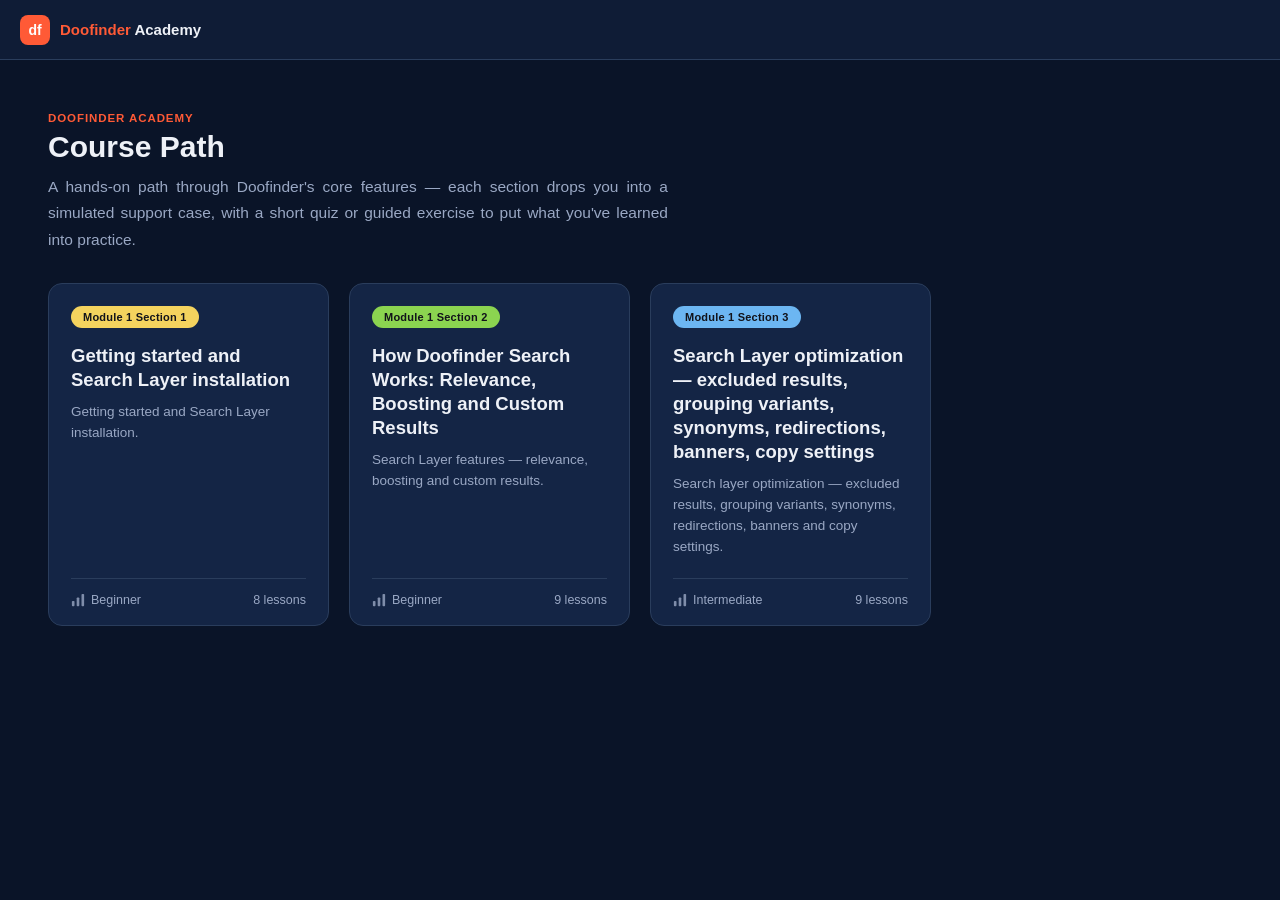
==== academy/index.html @ 6ebca363 "Academy homogeneity redesign: content, feeds and screenshots Add group feed CSVs and install/securit" ====
<!DOCTYPE html>
<html lang="en">
<head>
<meta charset="UTF-8">
<meta name="viewport" content="width=device-width, initial-scale=1.0">
<title>Doofinder Academy</title>
<link rel="stylesheet" href="css/style.css?v=209">
</head>
<body>
<div id="app">

  <header class="topbar">
    <div class="brand">
      <div class="brand-mark">df</div>
      <div class="brand-name"><span>Doofinder</span> Academy</div>
    </div>
  </header>

  <div class="layout">
    <main class="main"><div class="main-inner home-inner">

      <div class="eyebrow">DOOFINDER ACADEMY</div>
      <h1 class="page-title">Course Path</h1>
      <p class="home-hero">A hands-on path through Doofinder's core features — each section drops you into a simulated support case, with a short quiz or guided exercise to put what you've learned into practice.</p>

      <div class="course-grid">
        <a class="course-card" href="section1.html">
          <span class="course-card-pill course-card-pill-yellow">Module 1 Section 1</span>
          <h3 class="course-card-title">Getting started and Search Layer installation</h3>
          <p class="course-card-desc">Getting started and Search Layer installation.</p>
          <div class="course-card-footer">
            <span class="course-card-level"><svg viewBox="0 0 16 16" fill="none"><rect x="1" y="9" width="3" height="6" rx="1" fill="currentColor"/><rect x="6.5" y="5" width="3" height="10" rx="1" fill="currentColor"/><rect x="12" y="1" width="3" height="14" rx="1" fill="currentColor"/></svg> Beginner</span>
            <span class="course-card-lessons">8 lessons</span>
          </div>
        </a>

        <a class="course-card" href="section2.html">
          <span class="course-card-pill course-card-pill-green">Module 1 Section 2</span>
          <h3 class="course-card-title">How Doofinder Search Works: Relevance, Boosting and Custom Results</h3>
          <p class="course-card-desc">Search Layer features — relevance, boosting and custom results.</p>
          <div class="course-card-footer">
            <span class="course-card-level"><svg viewBox="0 0 16 16" fill="none"><rect x="1" y="9" width="3" height="6" rx="1" fill="currentColor"/><rect x="6.5" y="5" width="3" height="10" rx="1" fill="currentColor"/><rect x="12" y="1" width="3" height="14" rx="1" fill="currentColor"/></svg> Beginner</span>
            <span class="course-card-lessons">9 lessons</span>
          </div>
        </a>

        <a class="course-card" href="section3.html">
          <span class="course-card-pill course-card-pill-blue">Module 1 Section 3</span>
          <h3 class="course-card-title">Search Layer optimization — excluded results, grouping variants, synonyms, redirections, banners, copy settings</h3>
          <p class="course-card-desc">Search layer optimization — excluded results, grouping variants, synonyms, redirections, banners and copy settings.</p>
          <div class="course-card-footer">
            <span class="course-card-level"><svg viewBox="0 0 16 16" fill="none"><rect x="1" y="9" width="3" height="6" rx="1" fill="currentColor"/><rect x="6.5" y="5" width="3" height="10" rx="1" fill="currentColor"/><rect x="12" y="1" width="3" height="14" rx="1" fill="currentColor"/></svg> Intermediate</span>
            <span class="course-card-lessons">9 lessons</span>
          </div>
        </a>
      </div>

    </div></main>
  </div>

</div>
</body>
</html>
---- academy/css/style.css ----
:root {
  --bg-page: #0a1428;
  --bg-panel: #0f1c36;
  --bg-card: #142545;
  --bg-card-hover: #1a2f52;
  --border: #2a3d5c;
  --text-primary: #eef1f7;
  --text-secondary: #9aa8c4;
  --text-dim: #6c7a99;
  --accent: #ff5a36;
  --accent-soft: rgba(255, 90, 54, 0.14);
  --success: #2ecc71;
  --success-soft: rgba(46, 204, 113, 0.14);
  --danger: #ef5a5a;
  --danger-soft: rgba(239, 90, 90, 0.14);
  --success-text: #7be3a4;
  --danger-text: #f29e9e;
  --pill-yellow: #f4d35e;
  --pill-green: #8bd450;
  --pill-blue: #6cb6f2;
  --radius: 10px;
}

* { box-sizing: border-box; }

html, body {
  margin: 0;
  padding: 0;
  height: 100%;
  background: var(--bg-page);
  color: var(--text-primary);
  font-family: "Inter", -apple-system, BlinkMacSystemFont, "Segoe UI", Roboto, Helvetica, Arial, sans-serif;
  -webkit-font-smoothing: antialiased;
}

#app { display: flex; flex-direction: column; height: 100vh; }

/* ---------- Topbar ---------- */
.topbar {
  height: 60px;
  flex: 0 0 auto;
  display: flex;
  align-items: center;
  gap: 24px;
  padding: 0 20px;
  background: var(--bg-panel);
  border-bottom: 1px solid var(--border);
  z-index: 10;
}

.brand { display: flex; align-items: center; gap: 10px; margin-right: 8px; white-space: nowrap; text-decoration: none; color: inherit; }
.brand-mark {
  width: 30px; height: 30px; border-radius: 8px;
  background: var(--accent);
  color: #fff;
  font-weight: 800;
  font-size: 14px;
  display: flex; align-items: center; justify-content: center;
}
.brand-name { font-weight: 700; font-size: 15px; color: var(--text-primary); }
.brand-name span { color: var(--accent); }

.tabs { display: flex; align-items: center; gap: 4px; }
.tab-btn {
  border: none;
  background: transparent;
  color: var(--text-secondary);
  font-size: 13.5px;
  font-weight: 600;
  padding: 8px 16px;
  border-radius: 999px;
  cursor: pointer;
  transition: background .15s, color .15s;
}
.tab-btn:hover { color: var(--text-primary); }
.tab-btn.active { background: var(--accent); color: #fff; }

.topbar-right { margin-left: auto; display: flex; align-items: center; gap: 18px; }

.progress-wrap { display: flex; align-items: center; gap: 10px; }
.progress-track {
  width: 160px; height: 6px; border-radius: 999px;
  background: #262a37; overflow: hidden;
}
.progress-fill { height: 100%; background: var(--accent); border-radius: 999px; transition: width .3s ease; }
.progress-label { font-size: 12.5px; color: var(--text-secondary); white-space: nowrap; }

.xp-badge {
  display: flex; align-items: center; gap: 6px;
  background: var(--bg-card); border: 1px solid var(--border);
  padding: 6px 12px; border-radius: 999px;
  font-size: 12.5px; font-weight: 700; color: var(--text-primary);
  white-space: nowrap;
}

.reset-btn {
  display: flex; align-items: center; gap: 6px;
  background: transparent; border: 1px solid var(--border);
  color: var(--text-secondary);
  padding: 7px 12px; border-radius: 8px;
  font-size: 12.5px; font-weight: 600; cursor: pointer;
  transition: border-color .15s, color .15s;
}
.reset-btn:hover { border-color: var(--danger); color: var(--danger); }

.home-btn {
  display: flex; align-items: center; gap: 6px;
  background: transparent; border: 1px solid var(--border);
  color: var(--text-secondary); text-decoration: none;
  padding: 7px 12px; border-radius: 8px;
  font-size: 12.5px; font-weight: 600;
  transition: border-color .15s, color .15s;
}
.home-btn:hover { border-color: var(--accent); color: var(--accent); }

/* ---------- Layout ---------- */
.layout { flex: 1; display: flex; min-height: 0; }

.sidebar {
  width: 270px; flex: 0 0 auto;
  background: var(--bg-panel);
  border-right: 1px solid var(--border);
  overflow-y: auto;
  padding: 18px 0 40px;
}
.side-group { margin-bottom: 4px; }
.side-group-label {
  font-size: 10.5px; font-weight: 800; letter-spacing: .06em;
  color: var(--text-dim); padding: 12px 20px 6px;
}
.side-item {
  display: flex; align-items: center; gap: 10px;
  padding: 9px 20px;
  cursor: pointer;
  font-size: 13.5px;
  color: var(--text-secondary);
  border-left: 3px solid transparent;
  transition: background .12s, color .12s;
}
.side-item:hover { background: var(--bg-card-hover); color: var(--text-primary); }
.side-item.active {
  color: var(--text-primary); font-weight: 700;
  background: var(--bg-card-hover);
  border-left-color: var(--accent);
}
.side-check {
  width: 18px; height: 18px; border-radius: 999px;
  border: 2px solid var(--text-dim);
  flex: 0 0 auto;
  display: flex; align-items: center; justify-content: center;
}
.side-item.done .side-check {
  border-color: var(--success);
  background: var(--success);
  color: #06280f;
  font-size: 11px; font-weight: 900;
}

.main {
  flex: 1; min-width: 0; overflow-y: auto; padding: 40px 48px 80px;
  scrollbar-width: none;
  -ms-overflow-style: none;
}
.main::-webkit-scrollbar { display: none; }
.main-inner { max-width: 1200px; margin: 0 auto; }
.main-inner p, .main-inner li { text-align: justify; }

.doclinks {
  width: 230px; flex: 0 0 auto;
  align-self: flex-start;
  background: var(--bg-panel);
  border-left: 1px solid var(--border);
  border-radius: 14px;
  overflow: visible;
  padding: 18px 16px 40px;
}
.doclink-item { margin-bottom: 10px; }
.doclink-item a {
  display: block;
  font-size: 12.5px; line-height: 1.4;
  color: var(--text-secondary);
  text-decoration: none;
  padding: 6px 8px;
  border-radius: 6px;
  border-left: 2px solid transparent;
  transition: background .12s, color .12s;
}
.doclink-item a:hover { background: var(--bg-card-hover); color: var(--text-primary); }
.doclink-item.active a {
  color: #fff; font-weight: 700;
  background: var(--accent);
  border-left-color: var(--accent);
}
.doclink-item-extra { margin-top: -4px; margin-left: 14px; }
.doclink-item-extra a { font-size: 11.5px; }
.doclink-item-extra a::before { content: "↳ "; opacity: .6; }

.eyebrow { color: var(--accent); font-weight: 800; font-size: 11.5px; letter-spacing: .08em; margin-bottom: 6px; }
.page-title { font-size: 30px; font-weight: 800; margin: 0 0 24px; color: var(--text-primary); }

.page-head { display: flex; align-items: flex-start; justify-content: space-between; gap: 16px; }
.module-badge {
  flex-shrink: 0; margin-top: 2px;
  background: var(--accent); color: #fff; font-size: 12px; font-weight: 700; letter-spacing: .03em;
  padding: 6px 14px; border-radius: 999px; white-space: nowrap;
}

.card {
  background: var(--bg-card);
  border: 1px solid var(--border);
  border-radius: var(--radius);
  padding: 28px 32px;
}
.card + .card { margin-top: 24px; }

/* ---------- Course presentation ---------- */
.intro-text p { line-height: 1.7; font-size: 15px; color: var(--text-secondary); margin: 0 0 14px; }
.intro-text p strong { color: var(--text-primary); }
.email-card {
  background: var(--bg-page);
  border: 1px solid var(--border);
  border-radius: 8px;
  padding: 20px 24px;
  margin: 18px 0;
}
.email-head { display: flex; align-items: center; gap: 12px; padding-bottom: 14px; border-bottom: 1px solid var(--border); margin-bottom: 14px; }
.email-avatar {
  width: 38px; height: 38px; border-radius: 999px;
  background: var(--accent-soft); color: var(--accent);
  display: flex; align-items: center; justify-content: center;
  font-weight: 800; font-size: 13px;
}
.email-name { font-weight: 700; font-size: 14px; }
.email-addr { color: var(--text-dim); font-size: 12.5px; }
.email-subject { color: var(--text-secondary); font-size: 13px; padding-bottom: 12px; border-bottom: 1px solid var(--border); margin-bottom: 14px; }
.email-body p { margin: 0 0 12px; line-height: 1.7; font-size: 14.5px; color: var(--text-primary); }
.email-body a { color: var(--text-primary); font-weight: 700; }

.whatsapp-card {
  max-width: 960px; margin: 18px 0;
  border: 1px solid var(--border); border-radius: 12px;
  padding: 16px 18px;
}
.whatsapp-head { display: flex; align-items: center; gap: 10px; margin-bottom: 10px; }
.whatsapp-avatar {
  width: 34px; height: 34px; border-radius: 999px;
  background: var(--success-soft); color: var(--success);
  display: flex; align-items: center; justify-content: center;
  font-weight: 800; font-size: 12px; flex: 0 0 auto;
}
.whatsapp-name { font-weight: 700; font-size: 13.5px; color: var(--text-primary); }

.whatsapp-thread { display: flex; flex-direction: column; gap: 6px; }
.whatsapp-msg {
  align-self: flex-start; max-width: 92%;
  background: var(--bg-page); border: 1px solid var(--border);
  border-radius: 14px; border-top-left-radius: 4px;
  padding: 9px 14px 5px;
}
.whatsapp-msg p { margin: 0; line-height: 1.55; font-size: 14.5px; color: var(--text-primary); }
.whatsapp-msg p strong { color: var(--text-primary); }
.whatsapp-msg a { color: var(--text-primary); font-weight: 700; }
.whatsapp-meta {
  display: flex; justify-content: flex-end; align-items: center; gap: 3px;
  margin-top: 3px; font-size: 10.5px; color: var(--text-dim);
}
.whatsapp-ticks { color: #53bdeb; font-size: 11px; letter-spacing: -1px; }

.whatsapp-outgoing .whatsapp-head { flex-direction: row-reverse; }
.whatsapp-outgoing .whatsapp-msg {
  align-self: flex-end;
  background: var(--accent-soft); border-color: rgba(255, 90, 54, .3);
  border-top-left-radius: 14px; border-top-right-radius: 4px;
}

.whatsapp-split { display: flex; gap: 28px; align-items: flex-start; margin: 18px 0; }
.whatsapp-split .whatsapp-card, .whatsapp-split .slack-card { flex: 1.8 1 700px; max-width: 700px; margin: 0; }
.whatsapp-note { flex: 1 1 260px; min-width: 220px; padding-top: 4px; }
.whatsapp-note p { line-height: 1.7; font-size: 15px; color: var(--text-secondary); margin: 0 0 14px; }
.whatsapp-note p:last-child { margin-bottom: 0; }
.whatsapp-note p strong { color: var(--text-primary); }
@media (max-width: 900px) {
  .whatsapp-split { flex-direction: column; }
  .whatsapp-split .whatsapp-card, .whatsapp-split .slack-card { width: 100%; }
}

/* ---------- Slack ---------- */
.slack-card {
  max-width: 960px; margin: 18px 0;
  border: 1px solid var(--border); border-radius: 12px;
  overflow: hidden; background: var(--bg-page);
}
.slack-channel-bar {
  padding: 12px 18px; border-bottom: 1px solid var(--border);
  font-weight: 700; font-size: 14px; color: var(--text-primary);
  background: var(--bg-card);
}
.slack-hash { color: var(--text-dim); font-weight: 700; margin-right: 2px; }
.slack-thread { padding: 14px 18px; display: flex; flex-direction: column; gap: 16px; }
.slack-msg { display: flex; gap: 12px; align-items: flex-start; }
.slack-avatar {
  width: 36px; height: 36px; border-radius: 8px; flex: 0 0 auto;
  background: #6b4fc9; color: #fff;
  display: flex; align-items: center; justify-content: center;
  font-weight: 800; font-size: 12.5px;
}
.slack-avatar-self { background: var(--accent); }
.slack-msg-body { min-width: 0; }
.slack-msg-head { display: flex; align-items: baseline; gap: 8px; margin-bottom: 2px; }
.slack-msg-name { font-weight: 700; font-size: 14px; color: var(--text-primary); }
.slack-msg-time { font-size: 11.5px; color: var(--text-dim); }
.slack-msg-body p { margin: 0; line-height: 1.55; font-size: 14.5px; color: var(--text-primary); }
.slack-msg-body p strong { color: var(--text-primary); }
.slack-msg-body code { font-size: 13px; }

/* ---------- Theory ---------- */
.theory-lead { font-size: 15.5px; line-height: 1.75; color: var(--text-secondary); margin-bottom: 6px; }
.theory-lead strong { color: var(--text-primary); }
.theory-block { margin-top: 22px; }
.theory-block::after { content: ""; display: table; clear: both; }
.theory-lead + .theory-block { margin-top: 10px; }
.theory-block h2 { font-size: 19px; margin: 0 0 12px; color: var(--text-primary); clear: both; scroll-margin-top: 24px; }
.theory-block ul, .theory-block ol { margin: 0 0 14px; padding-left: 20px; color: var(--text-secondary); font-size: 14.5px; line-height: 1.75; }
.theory-block ul ul { margin-top: 6px; }
.theory-block li { margin-bottom: 6px; }
.theory-block li strong, .theory-block p strong { color: var(--text-primary); }
.theory-block p { color: var(--text-secondary); font-size: 14.5px; line-height: 1.75; margin: 0 0 14px; }
code { background: var(--bg-page); border: 1px solid var(--border); padding: 1px 6px; border-radius: 5px; font-size: 13px; color: var(--text-secondary); font-family: "SFMono-Regular", Consolas, Menlo, monospace; }
.code-block code { background: transparent; border: none; padding: 0; border-radius: 0; font-size: 13px; color: #d7dce6; }

/* Editorial figures — images that sit inside the flowing text, magazine-style,
   instead of a two-column split (which left empty space when text ran short). */
.lesson-figure {
  width: 320px; max-width: 100%;
  margin: 4px 0 16px;
  position: relative;
}
.lesson-figure-left { float: left; margin-right: 24px; }
.lesson-figure-right { float: right; margin-left: 24px; }
.lesson-figure img {
  display: block; width: 100%; height: auto;
  border-radius: 8px; border: 1px solid var(--border);
  cursor: zoom-in; transition: filter .15s;
}
.lesson-figure img:hover { filter: brightness(1.08); }
.example-caption {
  position: absolute; right: 8px; bottom: 8px; z-index: 1;
  margin: 0; padding: 0;
  width: 24px; height: 24px;
  display: flex; align-items: center; justify-content: center;
  background: rgba(10, 20, 40, .78); border: 1px solid rgba(255, 255, 255, .1);
  border-radius: 50%;
  color: var(--text-primary);
  pointer-events: none;
}
.example-caption svg { display: block; }
.theory-callout {
  clear: both;
  margin: 16px 0; padding: 13px 18px;
  border-left: 3px solid var(--accent);
  background: var(--accent-soft);
  border-radius: 0 8px 8px 0;
  font-size: 14.5px; line-height: 1.7;
  color: var(--text-primary);
}
@media (max-width: 720px) {
  .lesson-figure-left, .lesson-figure-right { float: none; width: 100%; margin: 0 0 16px; }
}

.install-step-carousel {
  position: relative; margin-top: 10px; max-width: 600px; height: 400px;
  background: #fff;
  border-radius: 8px; border: 1px solid var(--border);
}
.install-step-carousel.float-left { float: left; width: 500px; margin: 0 24px 14px 0; }
@media (max-width: 720px) {
  .install-step-carousel.float-left { float: none; width: 100%; margin: 0 0 16px; }
}
.install-step-carousel img {
  display: none; width: 100%; height: 100%;
  object-fit: contain;
  border-radius: 8px;
  cursor: zoom-in; transition: filter .15s;
}
.install-step-carousel img.is-active { display: block; }
.install-step-carousel img:hover { filter: brightness(1.08); }
.carousel-next-btn {
  position: absolute; right: 8px; bottom: 8px; z-index: 1;
  padding: 5px 12px; border: 1px solid rgba(255, 255, 255, .1);
  border-radius: 999px;
  background: rgba(10, 20, 40, .78); color: var(--text-primary);
  font-size: 11.5px; font-weight: 700;
  cursor: pointer;
}
.carousel-next-btn:hover { background: rgba(10, 20, 40, .92); }

.gif-preview { display: flex; align-items: flex-start; gap: 20px; margin-top: 10px; flex-wrap: wrap; }
.gif-preview .gif-image { flex: 3 1 600px; max-width: 800px; position: relative; }
.gif-preview .gif-image img[data-action="zoom-image"] {
  display: block;
  width: 100%;
  border-radius: 8px;
  border: 1px solid var(--border);
  cursor: zoom-in;
  transition: filter .15s;
}
.gif-preview .gif-image img[data-action="zoom-image"]:hover { filter: brightness(1.08); }
.gif-preview .gif-text { flex: 1 1 140px; min-width: 140px; }

.gif-preview-stacked { flex-direction: column; }
.gif-preview-stacked .gif-image { flex: none; width: 100%; max-width: 100%; }
.gif-preview-stacked .gif-text { flex: none; width: 100%; margin-top: 14px; }

.gif-freeze-canvas {
  display: none;
  position: absolute; top: 0; left: 0; z-index: 1;
  width: 100%; height: 100%;
  border-radius: 8px;
}
.gif-freeze-canvas.is-visible { display: block; }
.gif-toggle-btn {
  position: absolute; left: 8px; bottom: 8px; z-index: 2;
  width: 26px; height: 26px; padding: 0;
  display: flex; align-items: center; justify-content: center;
  background: rgba(10, 20, 40, .78); border: 1px solid rgba(255, 255, 255, .1);
  border-radius: 50%;
  color: var(--text-primary);
  cursor: pointer;
}
.gif-toggle-btn:hover { background: rgba(10, 20, 40, .92); }
.gif-preview .gif-text p { margin: 0 0 14px; }
.gif-preview .gif-text p:last-child { margin-bottom: 0; }

.lightbox {
  display: none;
  position: fixed; inset: 0; z-index: 1000;
  background: rgba(10, 12, 18, .85);
  align-items: center; justify-content: center;
  padding: 40px; cursor: zoom-out;
}
.lightbox.is-open { display: flex; }
.lightbox img { max-width: 95vw; max-height: 90vh; border-radius: 10px; box-shadow: 0 20px 60px rgba(0,0,0,.5); }
.lightbox-video {
  display: none; position: relative; width: min(90vw, 1100px); aspect-ratio: 16 / 9;
  border-radius: 10px; overflow: hidden; box-shadow: 0 20px 60px rgba(0,0,0,.5); cursor: default;
  background: #000;
}
.lightbox-video iframe { position: absolute; top: 0; left: 0; width: 100%; height: 100%; border: 0; }
.lightbox-content {
  display: none; cursor: default;
  background: var(--bg-card); border: 1px solid var(--border); border-radius: 14px;
  padding: 36px 40px; box-shadow: 0 20px 60px rgba(0,0,0,.5);
  max-width: 90vw; max-height: 90vh; overflow: auto;
}
.lightbox-content svg { display: block; width: min(70vw, 640px); height: auto; }

.theory-diagram {
  width: max-content;
  margin: 18px 0; padding: 26px 20px;
  background: var(--bg-page); border: 1px solid var(--border); border-radius: 10px;
}
.theory-diagram svg { width: 320px; max-width: 100%; height: auto; display: block; margin: 0; cursor: zoom-in; transition: filter .15s; }
.theory-diagram svg:hover { filter: brightness(1.12); }

.diagram-split { display: flex; gap: 24px; align-items: flex-start; margin: 18px 0; flex-wrap: wrap; }
.diagram-figure { flex: 0 0 auto; }
.diagram-split .theory-diagram { margin: 0; }
.diagram-note { flex: 1 1 260px; min-width: 240px; }
.diagram-note p { line-height: 1.7; font-size: 15px; color: var(--text-secondary); margin: 0 0 14px; }
.diagram-note p:last-child { margin-bottom: 0; }
.diagram-note p strong { color: var(--text-primary); }

.theory-table { width: 100%; border-collapse: collapse; margin-top: 4px; font-size: 14px; }
.theory-table th, .theory-table td { text-align: left; padding: 10px 12px; border-bottom: 1px solid var(--border); vertical-align: top; }
.theory-table th { color: var(--text-dim); font-size: 11.5px; text-transform: uppercase; letter-spacing: .04em; }
.theory-table td { color: var(--text-secondary); }
.theory-table td strong { color: var(--text-primary); }

.course-index { display: flex; flex-direction: column; gap: 20px; margin-top: 4px; }
.course-index-module {
  background: var(--bg-card);
  border: 1px solid var(--border);
  border-radius: 14px;
  padding: 18px 20px;
}
.course-index-module-title { font-size: 14px; font-weight: 700; color: var(--text-primary); margin-bottom: 4px; }
.course-index-module-desc { font-size: 13px; color: var(--text-secondary); line-height: 1.5; margin: 0 0 10px; }
.course-index-list { list-style: none; margin: 0; padding: 0; }
.course-index-list li {
  display: flex; align-items: baseline; gap: 10px;
  padding: 7px 0 7px 4px;
  color: var(--text-secondary);
  font-size: 14px;
  border-bottom: 1px solid var(--border);
}
.course-index-list li:last-child { border-bottom: none; }
.course-index-section {
  flex: none;
  color: var(--text-primary);
  font-size: 13px; font-weight: 700;
  min-width: 68px;
}

/* ---------- Home / landing page ---------- */
.home-inner { max-width: 1200px; padding-top: 12px; }
.home-inner .page-title { margin-bottom: 10px; }
.home-hero { font-size: 15.5px; line-height: 1.7; color: var(--text-secondary); max-width: 620px; margin: 0 0 30px; }

.course-grid {
  display: grid;
  grid-template-columns: repeat(auto-fill, minmax(260px, 1fr));
  gap: 20px;
  margin-bottom: 28px;
}
.course-card {
  display: flex; flex-direction: column;
  background: var(--bg-card); border: 1px solid var(--border); border-radius: 14px;
  padding: 22px 22px 18px; min-height: 220px;
  text-decoration: none; color: inherit;
  transition: border-color .15s, transform .12s;
}
.course-card:hover { border-color: var(--accent); transform: translateY(-2px); }
.course-card-pill {
  align-self: flex-start;
  font-size: 11px; font-weight: 800; letter-spacing: .02em;
  padding: 5px 12px; border-radius: 999px; margin-bottom: 16px;
  color: #12131a;
}
.course-card-pill-yellow { background: var(--pill-yellow); }
.course-card-pill-green { background: var(--pill-green); }
.course-card-pill-blue { background: var(--pill-blue); }
.course-card-title { font-size: 18.5px; font-weight: 800; margin: 0 0 10px; color: var(--text-primary); line-height: 1.3; }
.main-inner .course-card-desc { font-size: 13.5px; color: var(--text-secondary); line-height: 1.55; margin: 0; flex: 1; text-align: left; }
.course-card-footer {
  display: flex; align-items: center; justify-content: space-between;
  margin-top: 20px; padding-top: 14px; border-top: 1px solid var(--border);
  font-size: 12.5px; color: var(--text-secondary);
}
.course-card-level { display: flex; align-items: center; gap: 6px; }
.course-card-level svg { width: 14px; height: 14px; opacity: .8; }

.home-module-card { margin-top: 0; }
.home-module-upcoming { opacity: .65; }
.home-module-upcoming .course-index-list li { padding-left: 0; }

.code-block {
  background: transparent;
  padding: 0;
  overflow-x: auto;
  font-family: "SFMono-Regular", Consolas, Menlo, monospace;
  font-size: 13px;
  color: #d7dce6;
  margin: 10px 0 14px;
}
.code-block .tok { color: var(--text-primary); font-weight: 700; }

.section-footer { display: flex; justify-content: flex-end; align-items: center; gap: 10px; margin-top: 28px; }
.btn {
  border: none; cursor: pointer; font-weight: 700; font-size: 13.5px;
  border-radius: 8px; padding: 11px 20px;
  transition: filter .15s, transform .1s;
}
.btn:active { transform: translateY(1px); }
.btn-primary { background: var(--accent); color: #fff; }
.btn-primary:hover { filter: brightness(1.08); }
.btn-primary:disabled { opacity: .45; cursor: not-allowed; }
.btn-ghost { background: var(--bg-card-hover); color: var(--text-primary); border: 1px solid var(--border); }
.btn-ghost:hover { border-color: var(--text-dim); }

/* ---------- Quiz ---------- */
.quiz-docs-link { margin-bottom: 14px; }
.quiz-docs-link a {
  color: var(--text-secondary); font-size: 13px; font-weight: 600;
  text-decoration: none; display: inline-flex; align-items: center; gap: 4px;
}
.quiz-docs-link a:hover { color: var(--accent); }
.quiz-card { }
.quiz-card ul { margin: 0 0 16px; padding-left: 20px; color: var(--text-secondary); font-size: 14.5px; line-height: 1.75; }
.quiz-card li { margin-bottom: 6px; }
.quiz-card li strong { color: var(--text-primary); }
.quiz-card a { color: var(--text-primary); font-weight: 700; }
.quiz-card a:hover { color: var(--accent); }
.quiz-hint { color: var(--text-secondary); font-size: 13px; margin: 0 0 14px; }
.quiz-header { display: flex; align-items: center; justify-content: space-between; margin-bottom: 20px; }
.quiz-header h2 { font-size: 18px; margin: 0; }
.quiz-dots { display: flex; gap: 6px; }
.quiz-dot { width: 8px; height: 8px; border-radius: 999px; background: var(--border); }
.quiz-dot.current { background: var(--accent); width: 20px; }
.quiz-dot.answered-correct { background: var(--success); }
.quiz-dot.answered-wrong { background: var(--danger); }
.exercise-stepper { display: flex; align-items: center; gap: 10px; }
.exercise-step-label { font-size: 12px; font-weight: 600; color: var(--text-secondary); white-space: nowrap; }

.quiz-question { font-size: 16.5px; font-weight: 700; margin-bottom: 18px; line-height: 1.5; }
.quiz-options { display: flex; flex-direction: column; gap: 10px; }
.quiz-option {
  display: flex; align-items: center; gap: 12px;
  border: 1px solid var(--border); border-radius: 8px;
  padding: 13px 16px; cursor: pointer;
  font-size: 14px; color: var(--text-primary);
  background: var(--bg-page);
  transition: border-color .12s, background .12s;
}
.quiz-option:hover:not(.locked) { border-color: var(--accent); }
.quiz-option .opt-letter {
  width: 22px; height: 22px; border-radius: 999px; flex: 0 0 auto;
  border: 1px solid var(--border); font-size: 11px; font-weight: 800;
  display: flex; align-items: center; justify-content: center; color: var(--text-dim);
}
.quiz-option.selected { border-color: var(--accent); background: var(--accent-soft); }
.quiz-option.correct { border-color: var(--success); background: var(--success-soft); }
.quiz-option.correct .opt-letter { border-color: var(--success); color: var(--success); background: rgba(46,204,113,.15); }
.quiz-option.wrong { border-color: var(--danger); background: var(--danger-soft); }
.quiz-option.wrong .opt-letter { border-color: var(--danger); color: var(--danger); background: rgba(239,90,90,.15); }
.quiz-option.locked { cursor: default; }

.quiz-feedback { margin-top: 16px; padding: 14px 16px; border-radius: 8px; font-size: 13.5px; line-height: 1.6; }
.quiz-feedback.ok { background: var(--success-soft); color: var(--success-text); border: 1px solid rgba(46,204,113,.35); }
.quiz-feedback.bad { background: var(--danger-soft); color: var(--danger-text); border: 1px solid rgba(239,90,90,.35); }
.quiz-feedback-label { display: block; margin-bottom: 4px; font-size: 14px; }

.quiz-footer { display: flex; justify-content: flex-end; margin-top: 22px; }

.quiz-result { text-align: center; padding: 20px 0; }
.quiz-result .score { font-size: 44px; font-weight: 800; color: var(--accent); }
.quiz-result .score-sub { color: var(--text-secondary); font-size: 14px; margin-top: 6px; }
.quiz-result .badge { display: inline-block; margin-top: 16px; padding: 8px 16px; border-radius: 999px; font-weight: 700; font-size: 12.5px; }
.quiz-result .badge.pass { background: var(--success-soft); color: var(--success-text); }
.quiz-result .badge.retry { background: var(--danger-soft); color: var(--danger-text); }
.quiz-result-actions { display: flex; gap: 10px; justify-content: center; margin-top: 22px; }

/* ---------- Wizard exercise (section 9) ---------- */
.field-row { margin-bottom: 16px; }
.field-label { display: block; font-size: 12.5px; font-weight: 700; color: var(--text-secondary); margin-bottom: 6px; }
.field-input {
  width: 100%; background: var(--bg-page); border: 1px solid var(--border); border-radius: 8px;
  padding: 10px 12px; color: var(--text-primary); font-size: 13.5px; outline: none;
  font-family: inherit;
}
.field-input:focus { border-color: var(--accent); }
.field-input.error { border-color: var(--danger); }
.field-error-msg { color: var(--danger-text); font-size: 12px; margin-top: 6px; }

.image-choice-row { display: flex; gap: 10px; margin-bottom: 4px; }
.image-choice-row.image-choice-grid { display: grid; gap: 12px; }
.image-choice-thumb { position: relative; flex: 1; min-width: 0; }
.image-choice-thumb img { display: block; width: 100%; border-radius: 6px; border: 1px solid var(--border); cursor: zoom-in; }
.image-choice-thumb.fixed-ratio { background: #fff; border-radius: 6px; overflow: hidden; }
.image-choice-thumb.fixed-ratio img { height: 100%; object-fit: contain; }
.image-choice-note { font-size: 14.5px; color: var(--text-secondary); line-height: 1.65; align-self: center; text-align: justify; }
.image-choice-note strong { color: var(--text-primary); }
.image-choice-caption {
  position: absolute; top: 8px; left: 8px; margin: 0;
  background: var(--accent); color: #fff; font-size: 10px; font-weight: 700;
  text-transform: uppercase; letter-spacing: .4px; padding: 3px 8px;
  border-radius: 20px; box-shadow: 0 1px 4px rgba(0, 0, 0, .35); pointer-events: none;
}

.choice-grid { display: flex; flex-wrap: wrap; gap: 10px; }
.choice-option {
  padding: 10px 16px; border: 2px solid var(--border); border-radius: 10px; cursor: pointer;
  background: var(--bg-page); font-size: 14px; transition: border-color .15s;
}
.choice-option:hover { border-color: var(--text-secondary); }
.choice-option.selected { border-color: var(--accent); }
.choice-grid.error .choice-option { border-color: var(--danger); }
@media (max-width: 600px) { .choice-option { width: 100%; text-align: center; } }

.choice-grid-column { flex-direction: column; }
.choice-grid-column .choice-option { width: 100%; text-align: left; }

.feed-preview-grid { display: flex; flex-wrap: wrap; gap: 16px; margin: 10px 0 16px; }
.feed-preview-card {
  position: relative;
  flex: 1 1 260px;
  display: flex; flex-direction: column; gap: 10px;
  padding: 14px; border: 1px solid var(--border); border-radius: 10px;
  background: var(--bg-card);
}
.feed-preview-label {
  position: absolute; top: 22px; left: 22px; z-index: 1; margin: 0;
  background: var(--accent); color: #fff; font-size: 10px; font-weight: 700;
  text-transform: uppercase; letter-spacing: .4px; padding: 3px 8px;
  border-radius: 20px; box-shadow: 0 1px 4px rgba(0, 0, 0, .35); pointer-events: none;
}
.feed-preview-img {
  display: block; width: 100%; max-width: 100%;
  border-radius: 6px; border: 1px solid var(--border);
  cursor: zoom-in; transition: filter .15s;
}
.feed-preview-img:hover { filter: brightness(1.08); }
.feed-download-btn { display: inline-flex; align-self: flex-start; text-decoration: none; }

.exercise-scenario {
  background: var(--bg-page); border: 1px solid var(--border); border-radius: 10px;
  padding: 14px 16px; margin-bottom: 18px;
}
.exercise-scenario p { margin: 0 0 8px; font-size: 13.5px; color: var(--text-secondary); line-height: 1.6; }
.exercise-scenario p strong, .exercise-scenario-text strong, .field-label strong, .quiz-hint strong { color: var(--text-primary); }
.exercise-scenario .console-line {
  margin: 0; background: #0b0d13; border: 1px solid var(--border); border-radius: 6px;
  padding: 10px 12px; font-size: 12.5px; color: var(--danger-text); white-space: pre-wrap; font-family: "SF Mono", Consolas, monospace;
}

.exercise-scenario-split { display: flex; flex-wrap: wrap; gap: 20px; align-items: flex-start; margin-bottom: 4px; clear: both; }
.exercise-scenario-media { width: 620px; flex-shrink: 0; position: relative; }
.exercise-scenario-img {
  display: block; width: 100%; border-radius: 8px; border: 1px solid var(--border); cursor: zoom-in;
}
.exercise-scenario-img.taller-scenario-img {
  height: 400px; object-fit: contain; background: #fff;
}
.exercise-scenario-side { flex: 1 1 280px; min-width: 280px; }
.exercise-scenario-text { margin: 0 0 14px; font-size: 15.5px; color: var(--text-secondary); line-height: 1.75; }
.exercise-scenario-media.image-choice-media { width: 800px; }
.exercise-scenario-media.video-media { width: 620px; }
.exercise-scenario-split:has(.video-media) .exercise-scenario-side { min-width: 240px; }
.exercise-scenario-media.small-media { width: 300px; }
.exercise-scenario-split:has(.small-media) .exercise-scenario-side { min-width: 260px; }
.exercise-scenario-media.medium-media { width: 420px; }
.exercise-scenario-video { position: relative; width: 100%; height: 0; padding-bottom: 56.25%; border-radius: 8px; overflow: hidden; border: 1px solid var(--border); }
.exercise-scenario-video iframe { position: absolute; top: 0; left: 0; width: 100%; height: 100%; border: 0; }
.video-enlarge-hint { display: inline-block; margin-top: 8px; font-size: 12px; color: var(--text-secondary); cursor: zoom-in; font-style: italic; }
.video-enlarge-hint:hover { color: var(--text-primary); }
.exercise-scenario-split.stacked-media { flex-direction: column; }
.exercise-scenario-split.stacked-media .exercise-scenario-media { width: 100%; max-width: 520px; }
.exercise-scenario-split.stacked-media .exercise-scenario-media.image-choice-media { width: 100%; max-width: 100%; }
.exercise-scenario-split.stacked-media .exercise-scenario-side { width: 100%; min-width: 0; }
.exercise-scenario-fields-row { display: flex; gap: 16px; flex-wrap: wrap; }
.exercise-scenario-fields-row .field-row { flex: 1 1 180px; }
@media (max-width: 700px) {
  .exercise-scenario-split { flex-direction: column; }
  .exercise-scenario-media { width: 100%; }
}

.id-reveal-box {
  background: var(--success-soft); border: 1px solid var(--success); border-radius: 10px;
  padding: 16px 18px; margin-bottom: 4px;
}
.id-reveal-title { color: var(--success-text); font-weight: 700; font-size: 13px; margin-bottom: 10px; }
.id-reveal-row { display: flex; align-items: center; justify-content: space-between; gap: 12px; padding: 4px 0; font-size: 13px; color: var(--text-secondary); }
.id-reveal-row code { color: var(--text-primary); font-weight: 700; font-size: 13px; }

/* ---------- Scores ---------- */
.scores-grid { display: grid; grid-template-columns: repeat(3, 1fr); gap: 16px; margin-bottom: 28px; }
.stat-card { background: var(--bg-card); border: 1px solid var(--border); border-radius: var(--radius); padding: 20px 22px; }
.stat-card .stat-label { font-size: 11.5px; color: var(--text-dim); font-weight: 700; letter-spacing: .04em; text-transform: uppercase; }
.stat-card .stat-value { font-size: 30px; font-weight: 800; margin-top: 8px; color: var(--text-primary); }
.stat-card .stat-value.accent { color: var(--accent); }

.scores-table { width: 100%; border-collapse: collapse; }
.scores-table th, .scores-table td { text-align: left; padding: 13px 14px; border-bottom: 1px solid var(--border); font-size: 13.5px; }
.scores-table th { color: var(--text-dim); font-size: 11px; text-transform: uppercase; letter-spacing: .04em; }
.scores-table td { color: var(--text-secondary); }
.scores-table td.name { color: var(--text-primary); font-weight: 600; }
.status-pill { display: inline-flex; align-items: center; gap: 6px; padding: 4px 10px; border-radius: 999px; font-size: 12px; font-weight: 700; }
.status-pill.complete { background: var(--success-soft); color: var(--success-text); }
.status-pill.pending { background: rgba(255,255,255,.06); color: var(--text-dim); }

/* ---------- Demo store (control room) ---------- */
.demo-shell { display: grid; grid-template-columns: 1fr 360px; gap: 24px; align-items: start; }
@media (max-width: 1080px) { .demo-shell { grid-template-columns: 1fr; } }

.launcher-card { background: #0e1015; border: 1px solid var(--border); border-radius: 14px; overflow: hidden; }
.browser-chrome { background: #14161f; padding: 10px 14px; display: flex; align-items: center; gap: 12px; border-bottom: 1px solid var(--border); }
.browser-dots { display: flex; gap: 6px; }
.browser-dots span { width: 9px; height: 9px; border-radius: 999px; background: var(--border); }
.browser-url {
  flex: 1; background: #0b0d13; border: 1px solid var(--border); border-radius: 6px;
  padding: 5px 10px; font-size: 12px; color: var(--text-dim); font-family: "SF Mono", Consolas, monospace;
}
.launcher-hero {
  height: 180px; background-size: cover; background-position: center 20%;
  background-color: #0b0d13; position: relative;
}
.launcher-hero::after {
  content: ""; position: absolute; inset: 0;
  background: linear-gradient(180deg, rgba(14,16,21,0) 40%, rgba(14,16,21,.95) 100%);
}
.launcher-body { padding: 22px 24px 26px; }
.launcher-body h2 { margin: 0 0 8px; font-size: 20px; }
.launcher-body p.hint { color: var(--text-secondary); font-size: 13.5px; line-height: 1.6; margin: 0 0 18px; }
.launcher-stats { display: flex; gap: 24px; margin-bottom: 20px; }
.launcher-stats div { display: flex; flex-direction: column; }
.launcher-stats strong { font-size: 20px; color: var(--accent); }
.launcher-stats span { font-size: 11.5px; color: var(--text-dim); text-transform: uppercase; letter-spacing: .04em; }
.launcher-body .btn { display: inline-flex; }
.launcher-body .status-line { margin-top: 18px; }

.demo-panel .card { padding: 22px 24px; }
.demo-panel h3 { margin: 0 0 6px; font-size: 15px; }
.demo-panel p.hint { color: var(--text-secondary); font-size: 13px; line-height: 1.6; margin: 0 0 16px; }

.toggle-row { display: flex; align-items: center; justify-content: space-between; padding: 12px 0; border-top: 1px solid var(--border); }
.toggle-row:first-of-type { border-top: none; }
.toggle-label { font-size: 13px; font-weight: 700; }
.toggle-sub { font-size: 11.5px; color: var(--text-dim); margin-top: 2px; }

.switch { position: relative; width: 42px; height: 24px; flex: 0 0 auto; }
.switch input { opacity: 0; width: 0; height: 0; }
.switch .track { position: absolute; inset: 0; background: var(--border); border-radius: 999px; cursor: pointer; transition: background .2s; }
.switch .track:before { content: ""; position: absolute; width: 18px; height: 18px; left: 3px; top: 3px; background: #fff; border-radius: 999px; transition: transform .2s; }
.switch input:checked + .track { background: var(--accent); }
.switch input:checked + .track:before { transform: translateX(18px); }

.script-tabs { display: flex; gap: 6px; margin-bottom: 8px; }
.script-tab { font-size: 11.5px; padding: 5px 10px; border-radius: 6px; border: 1px solid var(--border); background: transparent; color: var(--text-secondary); cursor: pointer; }
.script-tab.active { background: var(--accent-soft); border-color: var(--accent); color: var(--accent); }

.status-line { display: flex; align-items: center; gap: 8px; font-size: 12px; margin-top: 14px; color: var(--text-dim); }
.status-dot { width: 8px; height: 8px; border-radius: 999px; background: var(--text-dim); }
.status-dot.live { background: var(--success); box-shadow: 0 0 0 3px var(--success-soft); }
.status-dot.loading { background: #f5b942; box-shadow: 0 0 0 3px rgba(245,185,66,.2); }

.spin {
  width: 12px; height: 12px; border-radius: 999px;
  border: 2px solid rgba(255,255,255,.25); border-top-color: var(--accent);
  animation: spin .7s linear infinite;
}
@keyframes spin { to { transform: rotate(360deg); } }

::-webkit-scrollbar { width: 10px; height: 10px; }
::-webkit-scrollbar-track { background: transparent; }
::-webkit-scrollbar-thumb { background: #262a37; border-radius: 999px; }
::-webkit-scrollbar-thumb:hover { background: #333949; }
@media (max-width: 1100px) { .doclinks { display: none; } }
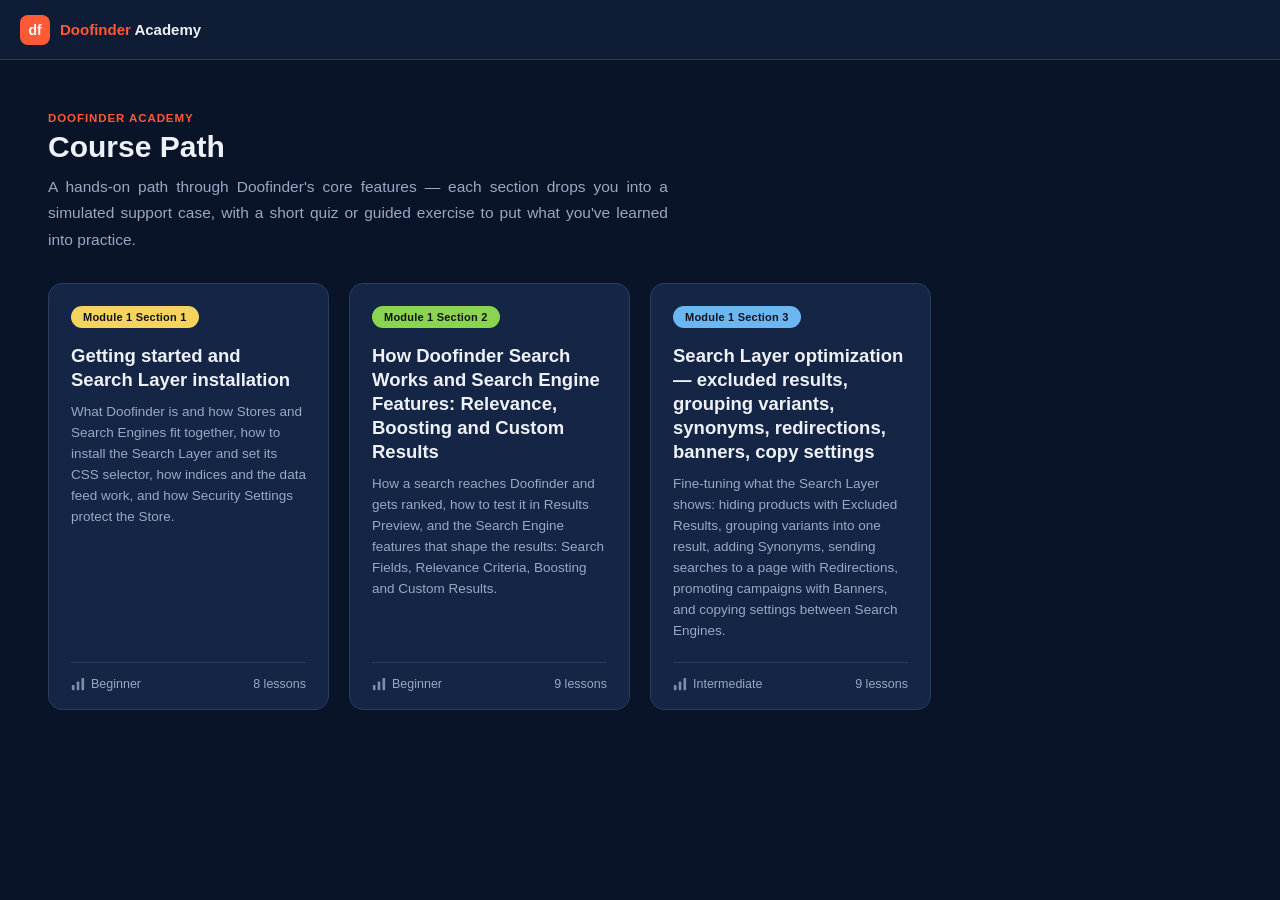
==== commit 47e1588e: "Auto commit: grouping-lesson.js" ====
--- a/academy/index.html
+++ b/academy/index.html
@@ -27,7 +27,7 @@
         <a class="course-card" href="section1.html">
           <span class="course-card-pill course-card-pill-yellow">Module 1 Section 1</span>
           <h3 class="course-card-title">Getting started and Search Layer installation</h3>
-          <p class="course-card-desc">Getting started and Search Layer installation.</p>
+          <p class="course-card-desc">What Doofinder is and how Stores and Search Engines fit together, how to install the Search Layer and set its CSS selector, how indices and the data feed work, and how Security Settings protect the Store.</p>
           <div class="course-card-footer">
             <span class="course-card-level"><svg viewBox="0 0 16 16" fill="none"><rect x="1" y="9" width="3" height="6" rx="1" fill="currentColor"/><rect x="6.5" y="5" width="3" height="10" rx="1" fill="currentColor"/><rect x="12" y="1" width="3" height="14" rx="1" fill="currentColor"/></svg> Beginner</span>
             <span class="course-card-lessons">8 lessons</span>
@@ -36,8 +36,8 @@
 
         <a class="course-card" href="section2.html">
           <span class="course-card-pill course-card-pill-green">Module 1 Section 2</span>
-          <h3 class="course-card-title">How Doofinder Search Works: Relevance, Boosting and Custom Results</h3>
-          <p class="course-card-desc">Search Layer features — relevance, boosting and custom results.</p>
+          <h3 class="course-card-title">How Doofinder Search Works and Search Engine Features: Relevance, Boosting and Custom Results</h3>
+          <p class="course-card-desc">How a search reaches Doofinder and gets ranked, how to test it in Results Preview, and the Search Engine features that shape the results: Search Fields, Relevance Criteria, Boosting and Custom Results.</p>
           <div class="course-card-footer">
             <span class="course-card-level"><svg viewBox="0 0 16 16" fill="none"><rect x="1" y="9" width="3" height="6" rx="1" fill="currentColor"/><rect x="6.5" y="5" width="3" height="10" rx="1" fill="currentColor"/><rect x="12" y="1" width="3" height="14" rx="1" fill="currentColor"/></svg> Beginner</span>
             <span class="course-card-lessons">9 lessons</span>
@@ -47,7 +47,7 @@
         <a class="course-card" href="section3.html">
           <span class="course-card-pill course-card-pill-blue">Module 1 Section 3</span>
           <h3 class="course-card-title">Search Layer optimization — excluded results, grouping variants, synonyms, redirections, banners, copy settings</h3>
-          <p class="course-card-desc">Search layer optimization — excluded results, grouping variants, synonyms, redirections, banners and copy settings.</p>
+          <p class="course-card-desc">Fine-tuning what the Search Layer shows: hiding products with Excluded Results, grouping variants into one result, adding Synonyms, sending searches to a page with Redirections, promoting campaigns with Banners, and copying settings between Search Engines.</p>
           <div class="course-card-footer">
             <span class="course-card-level"><svg viewBox="0 0 16 16" fill="none"><rect x="1" y="9" width="3" height="6" rx="1" fill="currentColor"/><rect x="6.5" y="5" width="3" height="10" rx="1" fill="currentColor"/><rect x="12" y="1" width="3" height="14" rx="1" fill="currentColor"/></svg> Intermediate</span>
             <span class="course-card-lessons">9 lessons</span>
--- a/academy/css/style.css
+++ b/academy/css/style.css
@@ -284,6 +284,9 @@
   .whatsapp-split .whatsapp-card, .whatsapp-split .slack-card { width: 100%; }
 }
 
+.slack-card-wide { margin: 18px 0; }
+.slack-card-wide .slack-card { max-width: none; margin: 0; }
+
 /* ---------- Slack ---------- */
 .slack-card {
   max-width: 960px; margin: 18px 0;
@@ -310,6 +313,7 @@
 .slack-msg-name { font-weight: 700; font-size: 14px; color: var(--text-primary); }
 .slack-msg-time { font-size: 11.5px; color: var(--text-dim); }
 .slack-msg-body p { margin: 0; line-height: 1.55; font-size: 14.5px; color: var(--text-primary); }
+.slack-msg-body p + p { margin-top: 8px; }
 .slack-msg-body p strong { color: var(--text-primary); }
 .slack-msg-body code { font-size: 13px; }
 
@@ -320,6 +324,8 @@
 .theory-block::after { content: ""; display: table; clear: both; }
 .theory-lead + .theory-block { margin-top: 10px; }
 .theory-block h2 { font-size: 19px; margin: 0 0 12px; color: var(--text-primary); clear: both; scroll-margin-top: 24px; }
+.theory-block h3 { font-size: 16px; margin: 22px 0 10px; color: var(--text-primary); }
+.theory-block .theory-table { margin-bottom: 14px; clear: both; }
 .theory-block ul, .theory-block ol { margin: 0 0 14px; padding-left: 20px; color: var(--text-secondary); font-size: 14.5px; line-height: 1.75; }
 .theory-block ul ul { margin-top: 6px; }
 .theory-block li { margin-bottom: 6px; }
@@ -463,7 +469,7 @@
 .theory-diagram svg:hover { filter: brightness(1.12); }
 
 .diagram-split { display: flex; gap: 24px; align-items: flex-start; margin: 18px 0; flex-wrap: wrap; }
-.diagram-figure { flex: 0 0 auto; }
+.diagram-figure { flex: 0 0 auto; position: relative; }
 .diagram-split .theory-diagram { margin: 0; }
 .diagram-note { flex: 1 1 260px; min-width: 240px; }
 .diagram-note p { line-height: 1.7; font-size: 15px; color: var(--text-secondary); margin: 0 0 14px; }
@@ -824,3 +830,17 @@
 ::-webkit-scrollbar-thumb { background: #262a37; border-radius: 999px; }
 ::-webkit-scrollbar-thumb:hover { background: #333949; }
 @media (max-width: 1100px) { .doclinks { display: none; } }
+.diagram-note ul { margin: 0; padding-left: 20px; color: var(--text-secondary); font-size: 14.5px; line-height: 1.75; }
+.diagram-note li { margin-bottom: 6px; }
+.diagram-figure.lesson-figure-left, .diagram-figure.lesson-figure-right { margin-bottom: 16px; }
+.diagram-figure .theory-diagram { margin: 0; }
+
+/* Answered exercise step: options stay visible, locked, marked like the quiz */
+.choice-option.locked { cursor: default; pointer-events: none; }
+.choice-option.correct { border-color: var(--success); background: var(--success-soft); color: var(--text-primary); }
+.choice-option.wrong { border-color: var(--danger); background: var(--danger-soft); }
+.field-input.locked { cursor: default; opacity: 1; }
+.field-input.field-correct { border-color: var(--success); background: var(--success-soft); }
+.field-input.field-wrong { border-color: var(--danger); background: var(--danger-soft); }
+.field-correct-answer { margin-top: 6px; font-size: 13px; color: var(--success); }
+a.btn { text-decoration: none; display: inline-flex; align-items: center; }
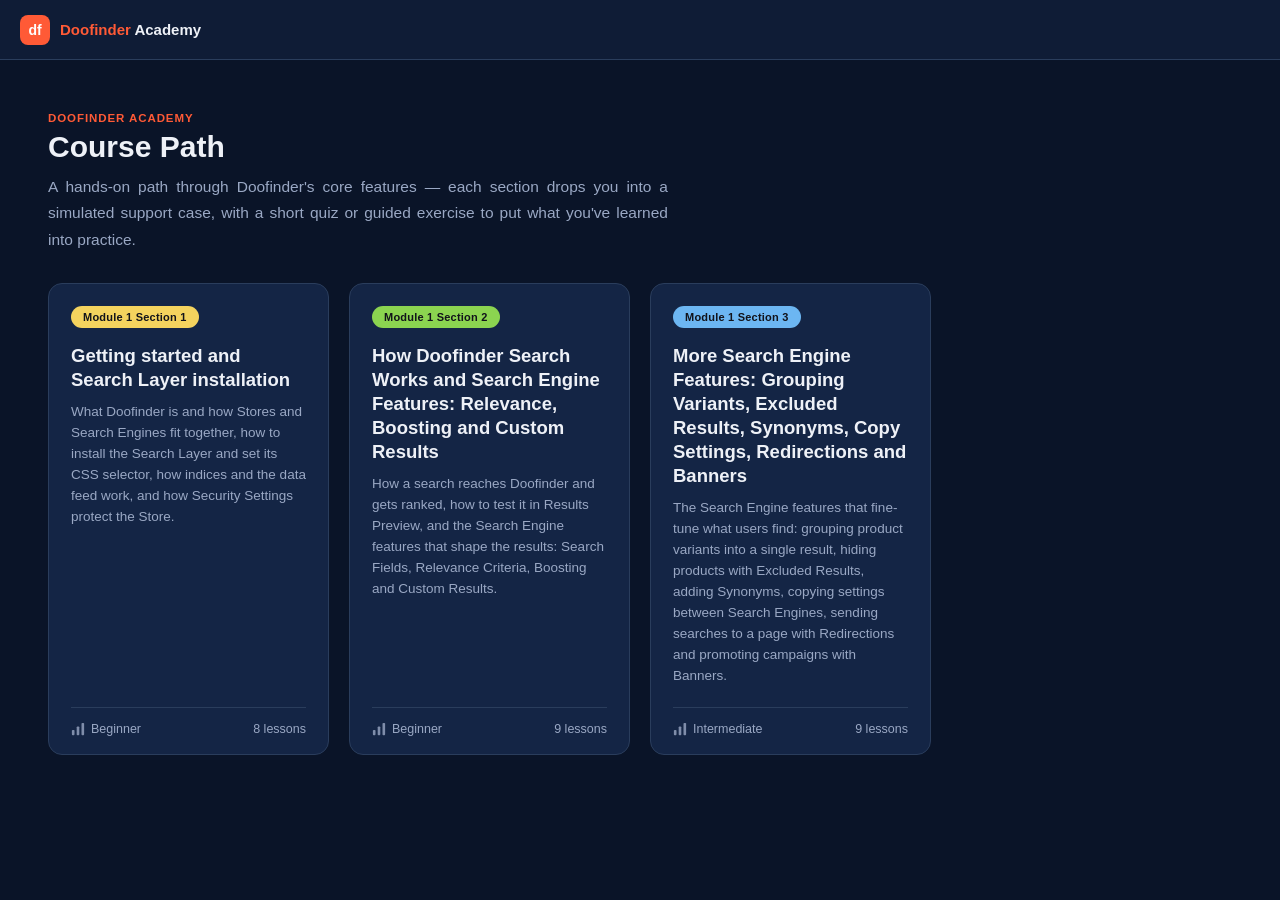
==== commit 2c352283: "Auto commit: data-section1.js" ====
--- a/academy/index.html
+++ b/academy/index.html
@@ -46,8 +46,8 @@
 
         <a class="course-card" href="section3.html">
           <span class="course-card-pill course-card-pill-blue">Module 1 Section 3</span>
-          <h3 class="course-card-title">Search Layer optimization — excluded results, grouping variants, synonyms, redirections, banners, copy settings</h3>
-          <p class="course-card-desc">Fine-tuning what the Search Layer shows: hiding products with Excluded Results, grouping variants into one result, adding Synonyms, sending searches to a page with Redirections, promoting campaigns with Banners, and copying settings between Search Engines.</p>
+          <h3 class="course-card-title">More Search Engine Features: Grouping Variants, Excluded Results, Synonyms, Copy Settings, Redirections and Banners</h3>
+          <p class="course-card-desc">The Search Engine features that fine-tune what users find: grouping product variants into a single result, hiding products with Excluded Results, adding Synonyms, copying settings between Search Engines, sending searches to a page with Redirections and promoting campaigns with Banners.</p>
           <div class="course-card-footer">
             <span class="course-card-level"><svg viewBox="0 0 16 16" fill="none"><rect x="1" y="9" width="3" height="6" rx="1" fill="currentColor"/><rect x="6.5" y="5" width="3" height="10" rx="1" fill="currentColor"/><rect x="12" y="1" width="3" height="14" rx="1" fill="currentColor"/></svg> Intermediate</span>
             <span class="course-card-lessons">9 lessons</span>
--- a/academy/css/style.css
+++ b/academy/css/style.css
@@ -163,6 +163,9 @@
 }
 .main::-webkit-scrollbar { display: none; }
 .main-inner { max-width: 1200px; margin: 0 auto; }
+/* Course lessons, quizzes and exercises: cap the width so floated images keep
+   matching the height of the text beside them on wide screens */
+.main-inner:has(> .page-head) { max-width: 1000px; }
 .main-inner p, .main-inner li { text-align: justify; }
 
 .doclinks {
@@ -361,7 +364,7 @@
 }
 .example-caption svg { display: block; }
 .theory-callout {
-  clear: both;
+  display: flow-root; /* sits beside a floated image instead of dropping below it */
   margin: 16px 0; padding: 13px 18px;
   border-left: 3px solid var(--accent);
   background: var(--accent-soft);
@@ -731,6 +734,7 @@
 .exercise-scenario-split.stacked-media { flex-direction: column; }
 .exercise-scenario-split.stacked-media .exercise-scenario-media { width: 100%; max-width: 520px; }
 .exercise-scenario-split.stacked-media .exercise-scenario-media.image-choice-media { width: 100%; max-width: 100%; }
+.exercise-scenario-split.stacked-media .exercise-scenario-media.wide-media { max-width: 100%; }
 .exercise-scenario-split.stacked-media .exercise-scenario-side { width: 100%; min-width: 0; }
 .exercise-scenario-fields-row { display: flex; gap: 16px; flex-wrap: wrap; }
 .exercise-scenario-fields-row .field-row { flex: 1 1 180px; }
